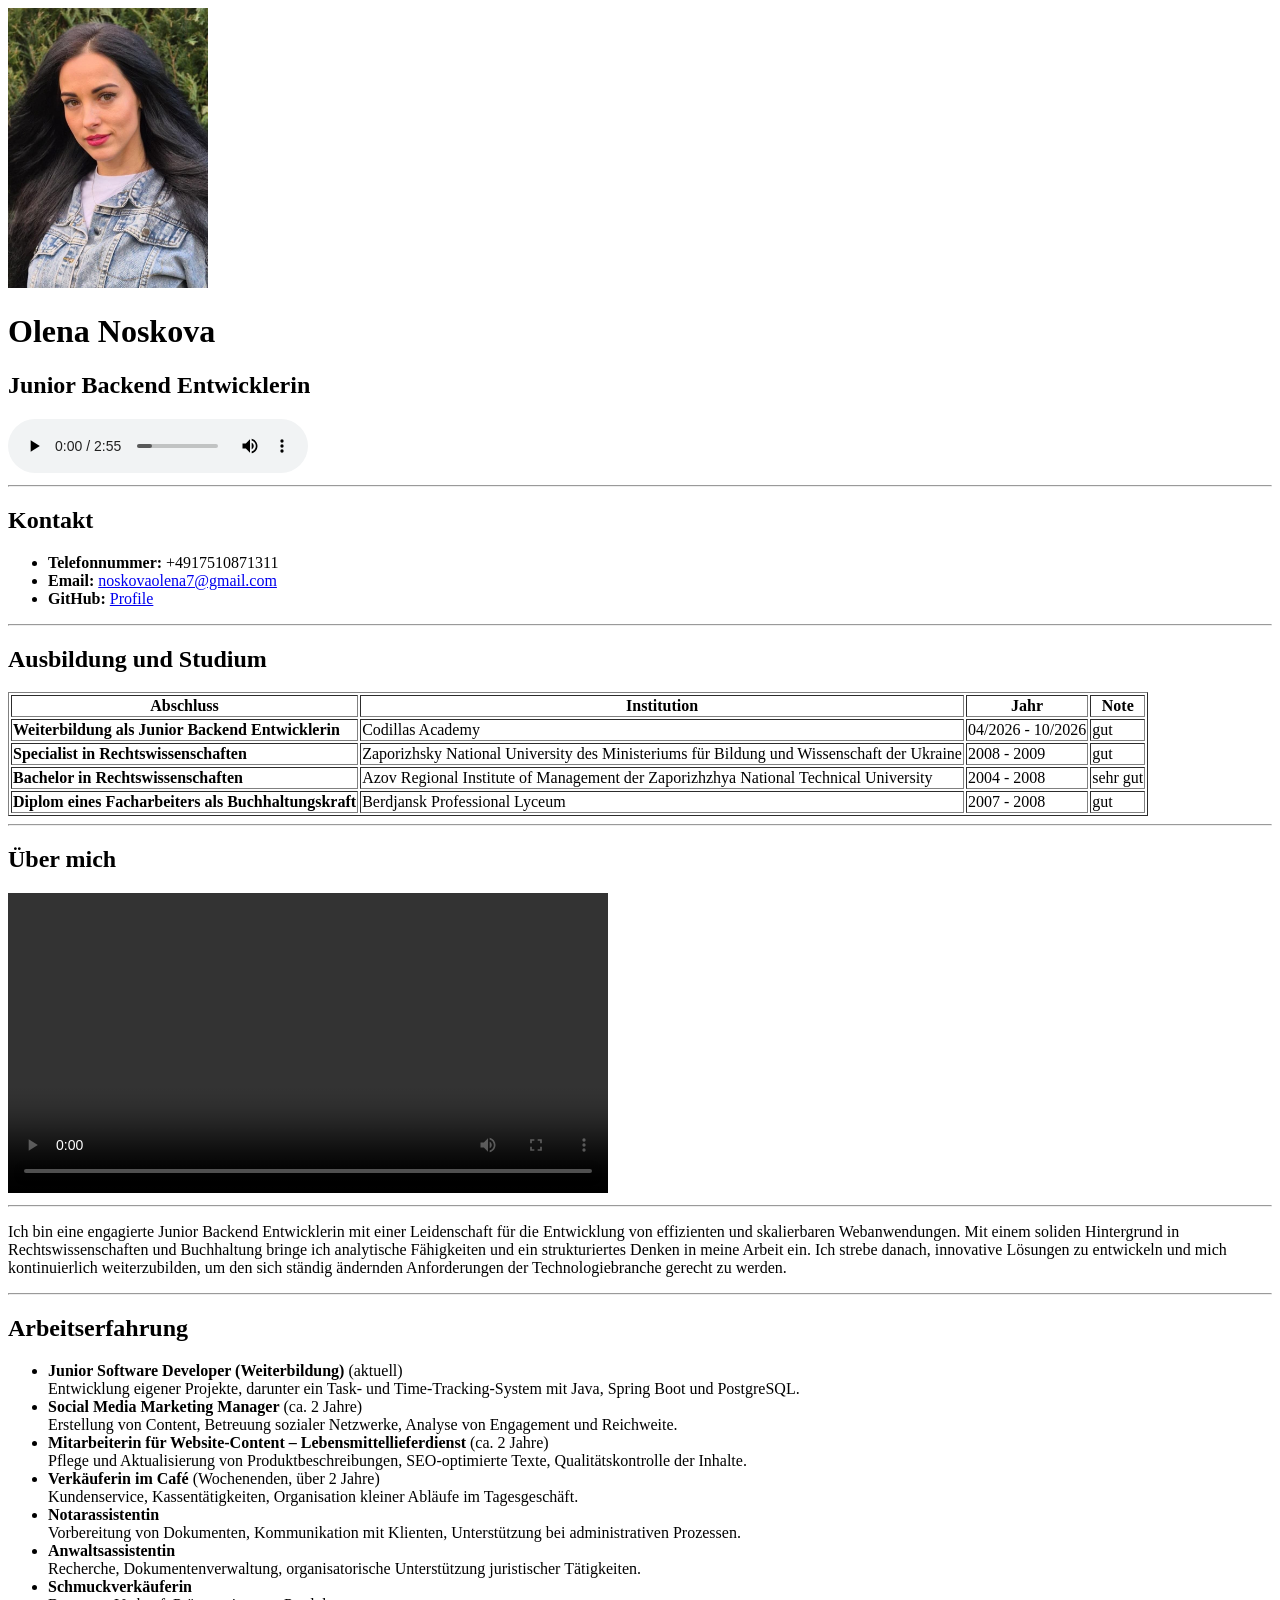
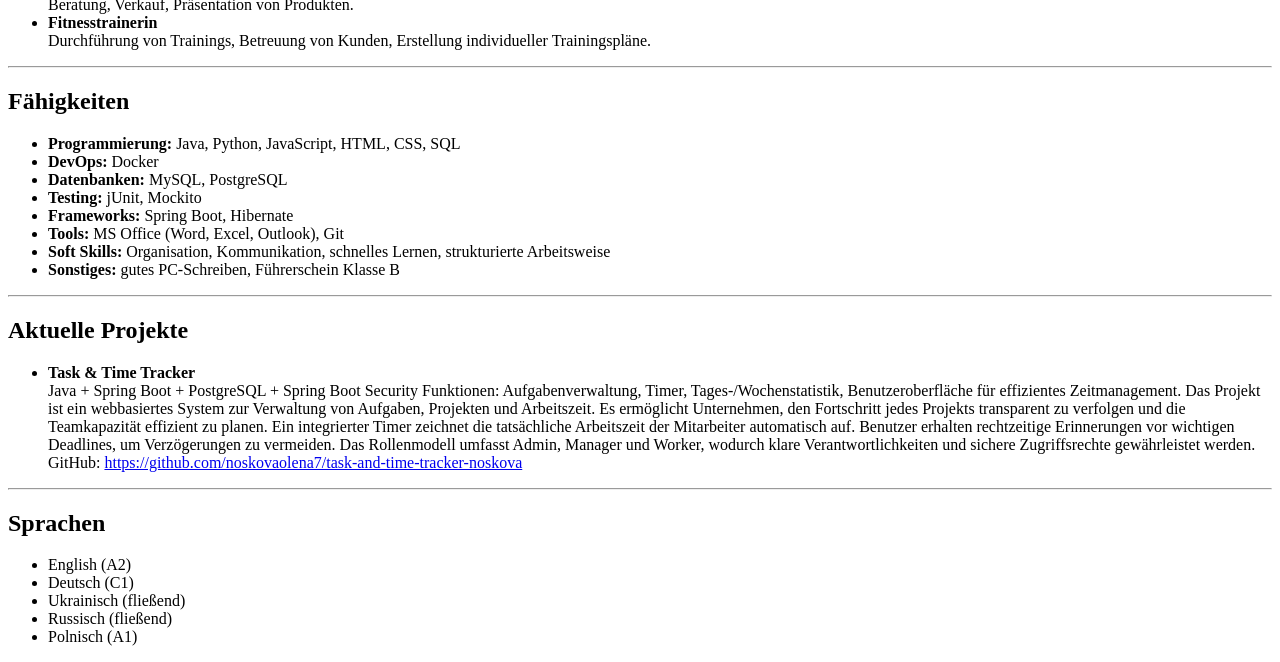
==== frontend/html2/index2.html @ b79d8482 "added: -List Elements ( -Table Elements -Image Element -Video Element -Audio Element -Anchor Element" ====
<!DOCTYPE html>
<html lang="en">
<head>
  <meta charset="UTF-8">
  <title>Olena Noskova</title>
</head>

<body>
<img src="olena-noskova.jpg" alt="Profile Image" width="200" height="280">
<h1>Olena Noskova</h1>

<h2>Junior Backend Entwicklerin</h2>

<audio controls>
  <source src="hillsong_i_know_you_love.mp3" type="audio/mpeg">
  Your browser does not support the audio element.
</audio>

<hr>

<h2>Kontakt</h2>
<ul>
  <li><b>Telefonnummer:</b> +4917510871311</li>
  <li><b>Email:</b> <a href="mailto:noskovaolena7@gmail.com">noskovaolena7@gmail.com</a></li>
  <li><b>GitHub:</b> <a href="https://github.com/noskovaolena7">Profile</a></li>
</ul>
<hr>

<h2>Ausbildung und Studium</h2>
<!--suppress HtmlDeprecatedAttribute -->
<table border="1">

  <tr>
    <th>Abschluss</th>
    <th>Institution</th>
    <th>Jahr</th>
    <th>Note</th>
  </tr>

  <tr>
    <td><b>Weiterbildung als Junior Backend Entwicklerin</b></td>
    <td>Codillas Academy</td>
    <td>04/2026 - 10/2026</td>
    <td>gut</td>
  </tr>

  <tr>
    <td><b>Specialist in Rechtswissenschaften</b></td>
    <td>Zaporizhsky National University des Ministeriums für Bildung und Wissenschaft der Ukraine</td>
    <td>2008 - 2009</td>
    <td>gut</td>
  </tr>

  <tr>
    <td><b>Bachelor in Rechtswissenschaften</b></td>
    <td>Azov Regional Institute of Management der Zaporizhzhya National Technical
      University</td>
    <td>2004 - 2008</td>
    <td>sehr gut</td>
  </tr>

  <tr>
    <td><b>Diplom eines Facharbeiters als Buchhaltungskraft</b></td>
    <td>Berdjansk Professional Lyceum</td>
    <td>2007 - 2008</td>
    <td>gut</td>
  </tr>

</table>
<hr>

<h2>Über mich</h2>

<video controls width="600">
  <source src="many cute kittens videos.mp4" type="video/mp4">
  Your browser does not support the video tag.
</video>
<hr>
<p>Ich bin eine engagierte Junior Backend Entwicklerin mit einer Leidenschaft für die Entwicklung von effizienten
  und skalierbaren Webanwendungen. Mit einem soliden Hintergrund in Rechtswissenschaften und
  Buchhaltung bringe ich analytische Fähigkeiten und ein strukturiertes Denken in meine Arbeit ein. Ich strebe danach,
  innovative Lösungen zu entwickeln und mich kontinuierlich weiterzubilden,
  um den sich ständig ändernden Anforderungen der Technologiebranche gerecht zu werden.</p>

<hr>

<h2>Arbeitserfahrung</h2>
<ul>
  <li>
    <b>Junior Software Developer (Weiterbildung)</b> (aktuell)<br>
    Entwicklung eigener Projekte, darunter ein Task- und Time-Tracking-System mit Java, Spring Boot und PostgreSQL.
  </li>
  <li>
    <b>Social Media Marketing Manager</b> (ca. 2 Jahre)<br>
    Erstellung von Content, Betreuung sozialer Netzwerke, Analyse von Engagement und Reichweite.
  </li>
  <li>
    <b>Mitarbeiterin für Website-Content – Lebensmittellieferdienst</b> (ca. 2 Jahre)<br>
    Pflege und Aktualisierung von Produktbeschreibungen, SEO-optimierte Texte, Qualitätskontrolle der Inhalte.
  </li>
  <li>
    <b>Verkäuferin im Café</b> (Wochenenden, über 2 Jahre)<br>
    Kundenservice, Kassentätigkeiten, Organisation kleiner Abläufe im Tagesgeschäft.
  </li>
  <li>
    <b>Notarassistentin</b><br>
    Vorbereitung von Dokumenten, Kommunikation mit Klienten, Unterstützung bei administrativen Prozessen.
  </li>
  <li>
    <b>Anwaltsassistentin</b><br>
    Recherche, Dokumentenverwaltung, organisatorische Unterstützung juristischer Tätigkeiten.
  </li>
  <li>
    <b>Schmuckverkäuferin</b><br>
    Beratung, Verkauf, Präsentation von Produkten.
  </li>
  <li>
    <b>Fitnesstrainerin</b><br>
    Durchführung von Trainings, Betreuung von Kunden, Erstellung individueller Trainingspläne.
  </li>
</ul>
<hr>

<h2>Fähigkeiten</h2>
<ul>
  <li><b>Programmierung:</b> Java, Python, JavaScript, HTML, CSS, SQL</li>
  <li><b>DevOps:</b> Docker</li>
  <li><b>Datenbanken:</b> MySQL, PostgreSQL</li>
  <li><b>Testing:</b> jUnit, Mockito</li>
  <li><b>Frameworks:</b> Spring Boot, Hibernate</li>
  <li><b>Tools:</b> MS Office (Word, Excel, Outlook), Git</li>
  <li><b>Soft Skills:</b> Organisation, Kommunikation, schnelles Lernen, strukturierte Arbeitsweise</li>
  <li><b>Sonstiges:</b> gutes PC-Schreiben, Führerschein Klasse B</li>
</ul>

<hr>

<h2>Aktuelle Projekte</h2>
<ul>
  <li>
    <b>Task & Time Tracker</b><br>
    Java + Spring Boot + PostgreSQL + Spring Boot Security
    Funktionen: Aufgabenverwaltung, Timer, Tages-/Wochenstatistik, Benutzeroberfläche für effizientes Zeitmanagement.
    Das Projekt ist ein webbasiertes System zur Verwaltung von Aufgaben, Projekten und Arbeitszeit.
    Es ermöglicht Unternehmen, den Fortschritt jedes Projekts transparent zu verfolgen und die Teamkapazität effizient
    zu planen. Ein integrierter Timer zeichnet die tatsächliche Arbeitszeit der Mitarbeiter automatisch auf.
    Benutzer erhalten rechtzeitige Erinnerungen vor wichtigen Deadlines, um Verzögerungen zu vermeiden.
    Das Rollenmodell umfasst Admin, Manager und Worker, wodurch klare Verantwortlichkeiten und sichere
    Zugriffsrechte gewährleistet werden.
    GitHub: <a href="https://github.com/noskovaolena7/task-and-time-tracker-noskova" target="_blank">
    https://github.com/noskovaolena7/task-and-time-tracker-noskova</a>
  </li>
</ul>
<hr>

<h2>Sprachen</h2>
<ul>
  <li>English (A2)</li>
  <li>Deutsch (C1)</li>
  <li>Ukrainisch (fließend)</li>
  <li>Russisch (fließend)</li>
  <li>Polnisch (A1)</li>
</ul>

</body>
</html>
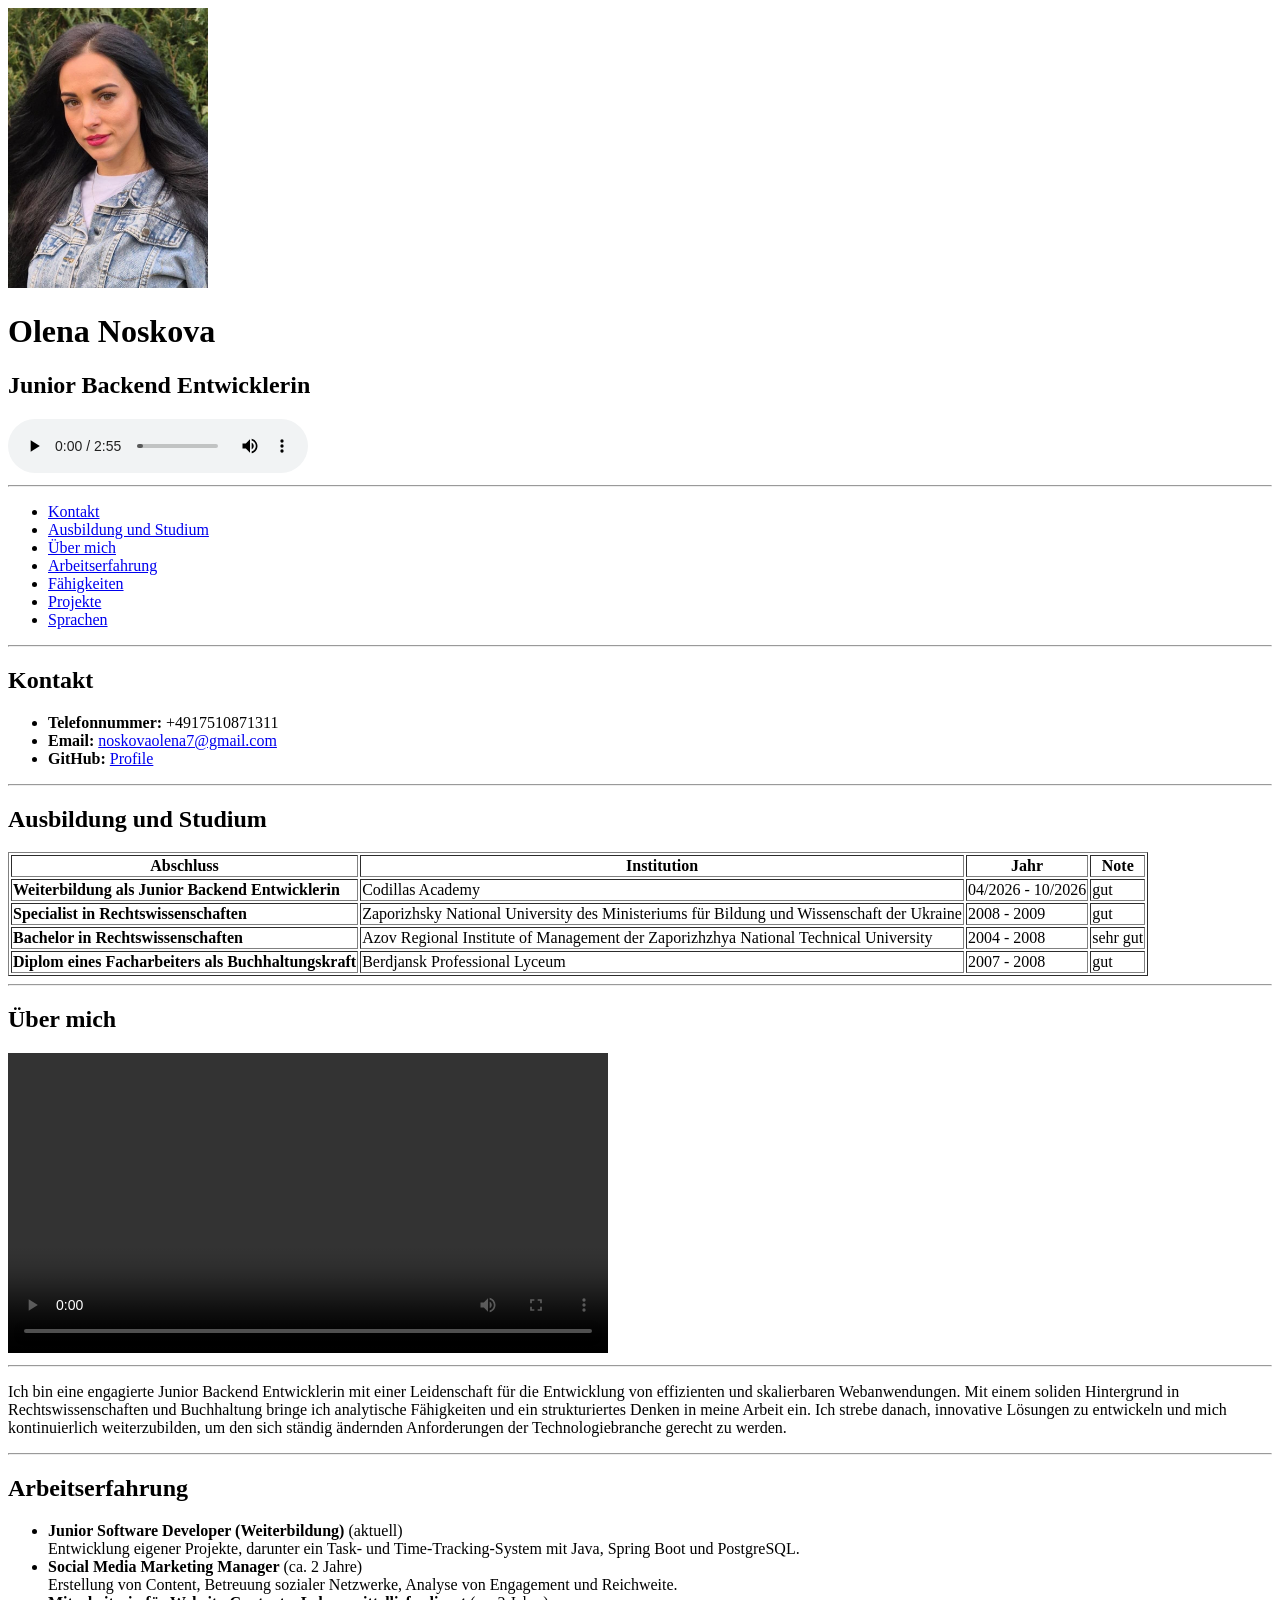
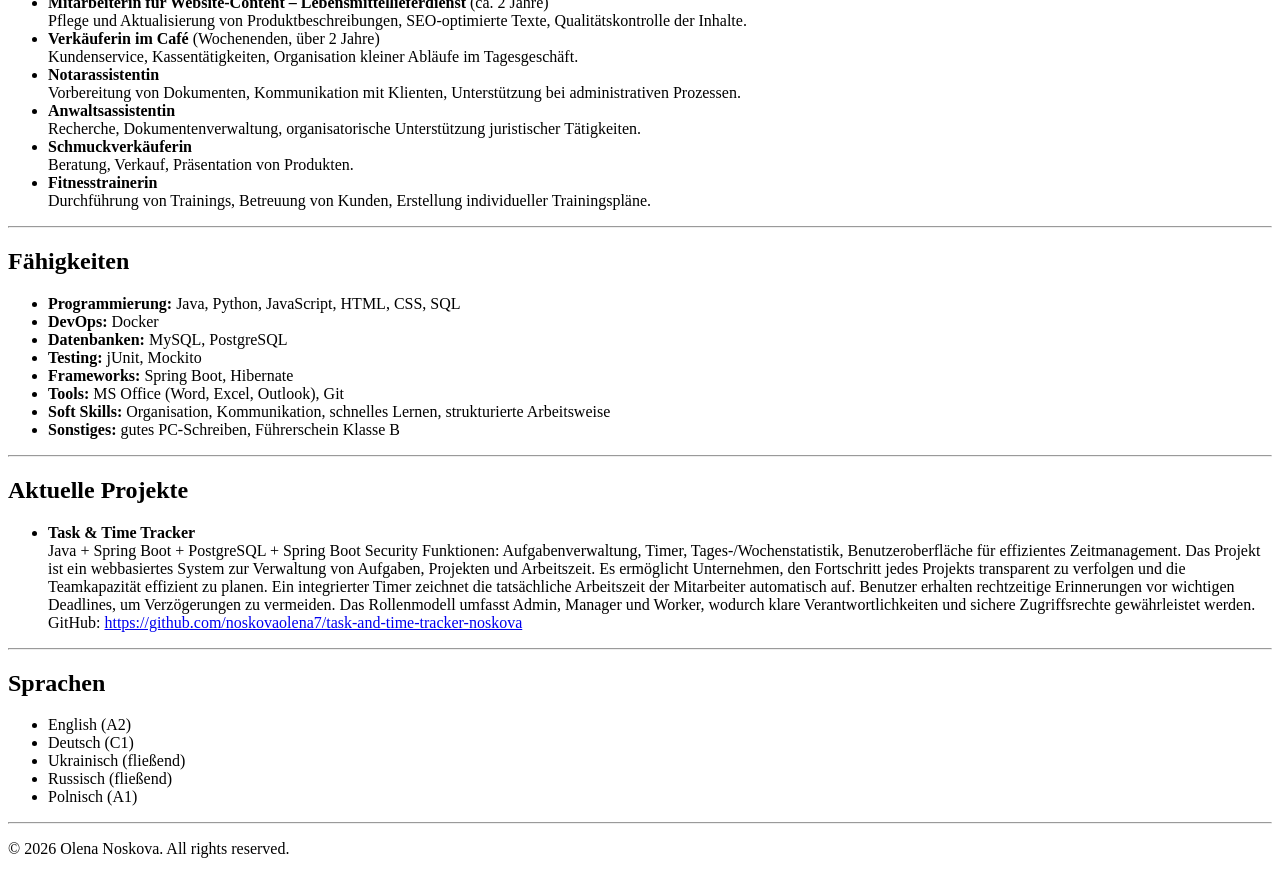
==== commit 60d701dd: "- Add semantic, viewport and favicon HTML elements to my CV. - completed the registration form" ====
--- a/frontend/html2/index2.html
+++ b/frontend/html2/index2.html
@@ -3,6 +3,7 @@
 <head>
   <meta charset="UTF-8">
   <title>Olena Noskova</title>
+  <link rel="icon" type="image/x-icon" href="favicon-32x32.png">
 </head>
 
 <body>
@@ -18,14 +19,33 @@
 
 <hr>
 
+<nav>
+  <ul>
+    <li><a href="#kontakt">Kontakt</a></li>
+    <li><a href="#ausbildung">Ausbildung und Studium</a></li>
+    <li><a href="#über-mich">Über mich</a></li>
+    <li><a href="#erfahrung">Arbeitserfahrung</a></li>
+    <li><a href="#fähigkeiten">Fähigkeiten</a></li>
+    <li><a href="#projekte">Projekte</a></li>
+    <li><a href="#sprachen">Sprachen</a></li>
+  </ul>
+</nav>
+
+<hr>
+
+<main>
+  <section id="kontakt">
 <h2>Kontakt</h2>
 <ul>
   <li><b>Telefonnummer:</b> +4917510871311</li>
   <li><b>Email:</b> <a href="mailto:noskovaolena7@gmail.com">noskovaolena7@gmail.com</a></li>
   <li><b>GitHub:</b> <a href="https://github.com/noskovaolena7">Profile</a></li>
 </ul>
-<hr>
-
+  </section>
+
+<hr>
+
+  <section id="ausbildung">
 <h2>Ausbildung und Studium</h2>
 <!--suppress HtmlDeprecatedAttribute -->
 <table border="1">
@@ -67,8 +87,10 @@
   </tr>
 
 </table>
-<hr>
-
+    </section>
+
+<hr>
+  <section id="über-mich">
 <h2>Über mich</h2>
 
 <video controls width="600">
@@ -81,9 +103,11 @@
   Buchhaltung bringe ich analytische Fähigkeiten und ein strukturiertes Denken in meine Arbeit ein. Ich strebe danach,
   innovative Lösungen zu entwickeln und mich kontinuierlich weiterzubilden,
   um den sich ständig ändernden Anforderungen der Technologiebranche gerecht zu werden.</p>
-
-<hr>
-
+    </section>
+
+<hr>
+
+  <section id="erfahrung">
 <h2>Arbeitserfahrung</h2>
 <ul>
   <li>
@@ -119,8 +143,9 @@
     Durchführung von Trainings, Betreuung von Kunden, Erstellung individueller Trainingspläne.
   </li>
 </ul>
-<hr>
-
+    </section>
+<hr>
+  <section id="fähigkeiten">
 <h2>Fähigkeiten</h2>
 <ul>
   <li><b>Programmierung:</b> Java, Python, JavaScript, HTML, CSS, SQL</li>
@@ -132,9 +157,10 @@
   <li><b>Soft Skills:</b> Organisation, Kommunikation, schnelles Lernen, strukturierte Arbeitsweise</li>
   <li><b>Sonstiges:</b> gutes PC-Schreiben, Führerschein Klasse B</li>
 </ul>
-
-<hr>
-
+    </section>
+
+<hr>
+  <section id="projekte">
 <h2>Aktuelle Projekte</h2>
 <ul>
   <li>
@@ -151,8 +177,12 @@
     https://github.com/noskovaolena7/task-and-time-tracker-noskova</a>
   </li>
 </ul>
-<hr>
-
+
+    </section>
+
+<hr>
+
+  <section id="sprachen">
 <h2>Sprachen</h2>
 <ul>
   <li>English (A2)</li>
@@ -162,5 +192,13 @@
   <li>Polnisch (A1)</li>
 </ul>
 
+    </section>
+
+</main>
+<hr>
+
+<footer>
+  <p>&copy; 2026 Olena Noskova. All rights reserved.</p>
+</footer>
 </body>
 </html>
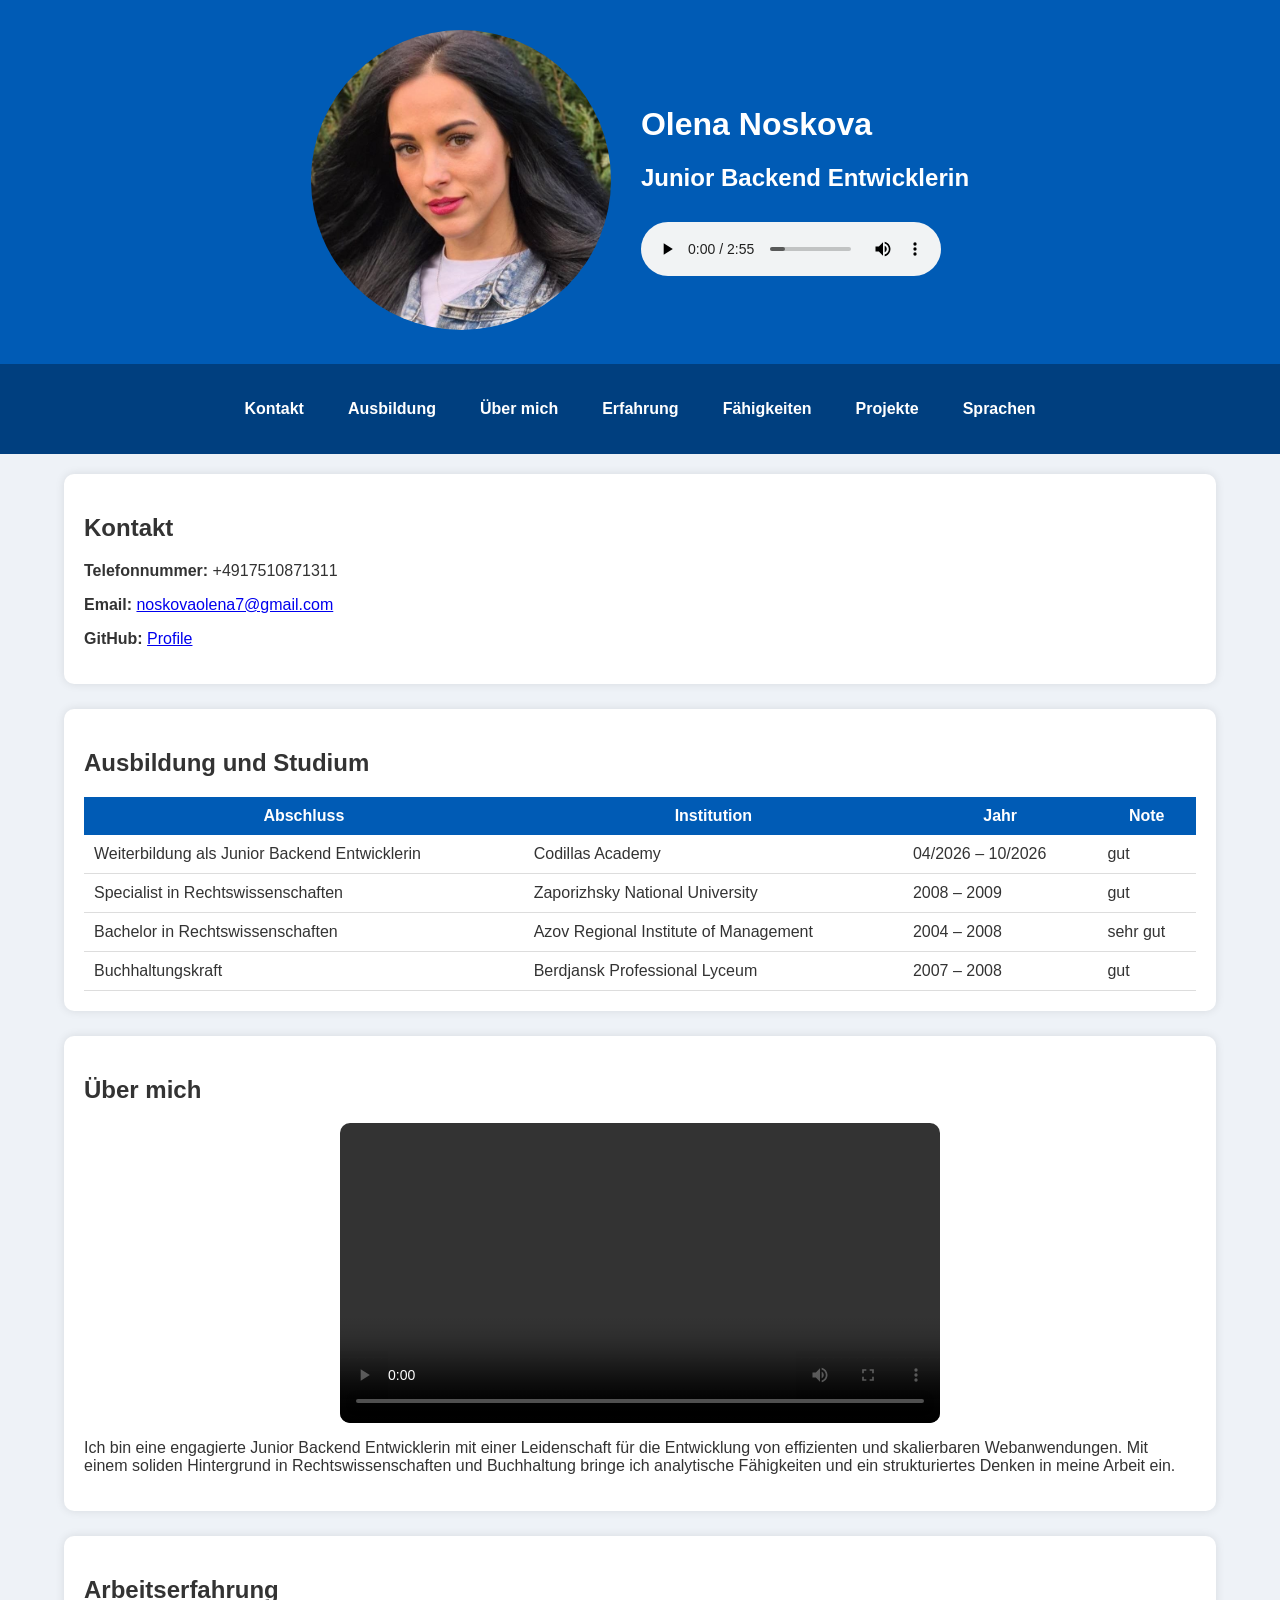
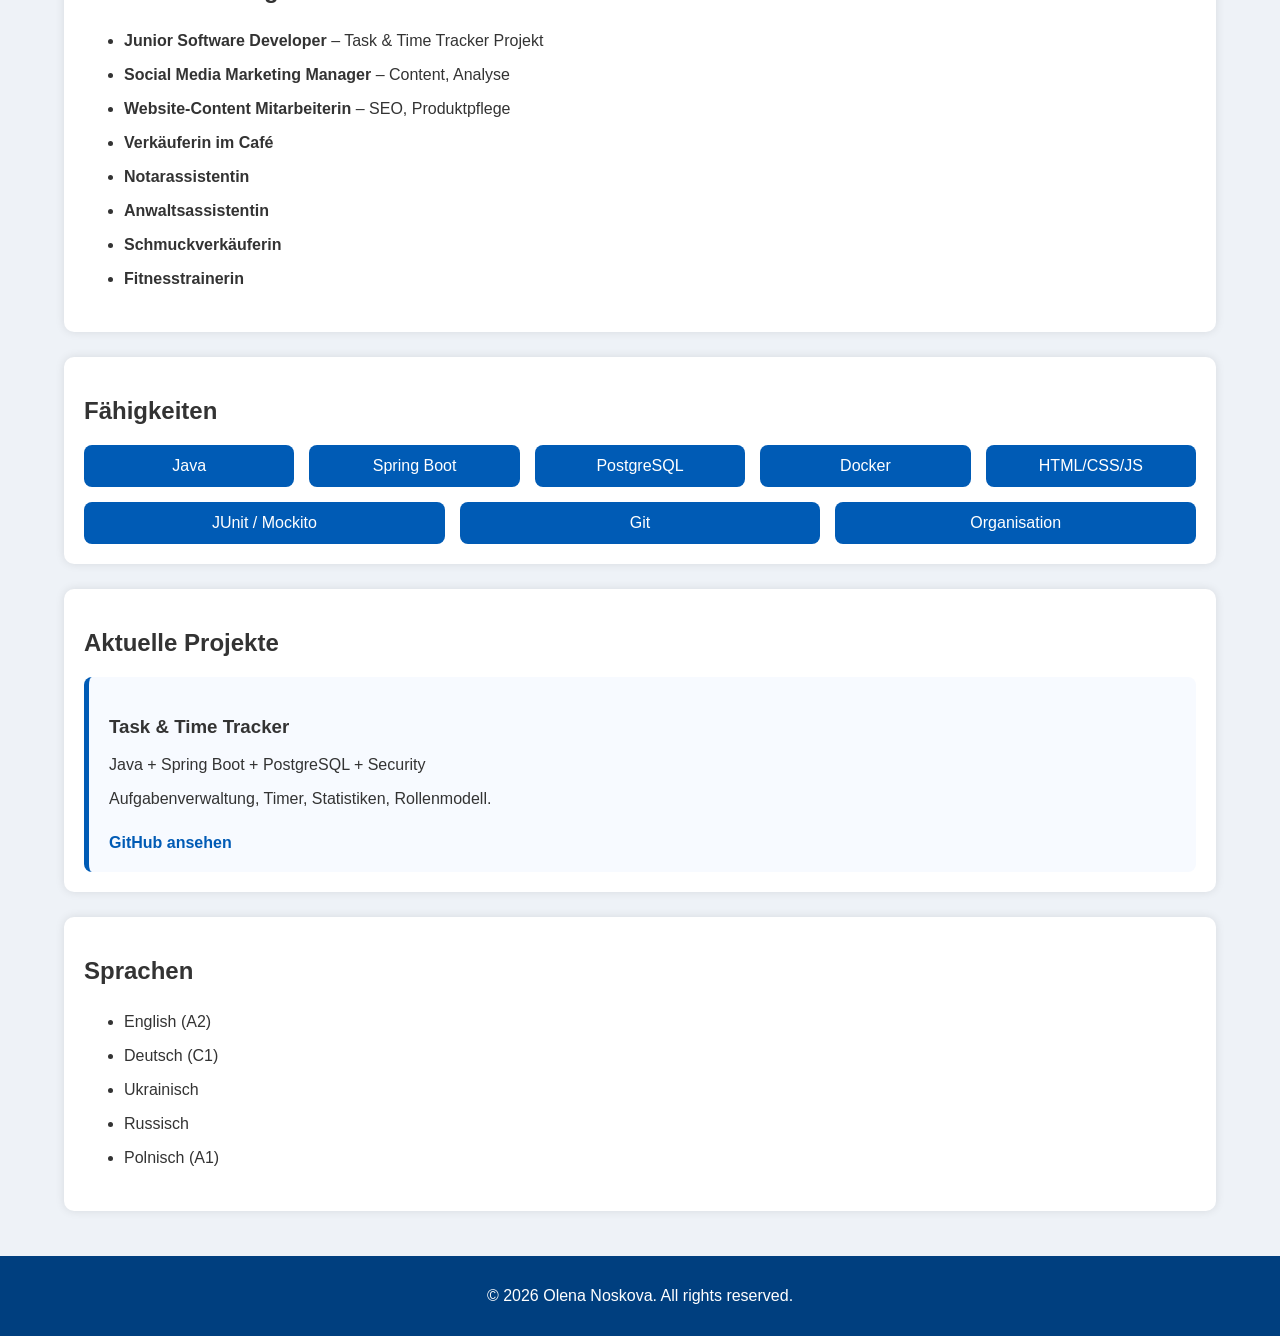
==== commit 9f767f98: "- redesigned my CV using responsive design with Flexbox layout and media queries, and also added hov" ====
--- a/frontend/html2/index2.html
+++ b/frontend/html2/index2.html
@@ -1,204 +1,184 @@
 <!DOCTYPE html>
-<html lang="en">
+<html lang="de">
 <head>
   <meta charset="UTF-8">
-  <title>Olena Noskova</title>
+  <title>Olena Noskova – CV</title>
+  <link rel="stylesheet" href="css/style.css">
   <link rel="icon" type="image/x-icon" href="favicon-32x32.png">
 </head>
 
 <body>
-<img src="olena-noskova.jpg" alt="Profile Image" width="200" height="280">
-<h1>Olena Noskova</h1>
 
-<h2>Junior Backend Entwicklerin</h2>
+<header class="header">
+  <div class="header-left">
+    <img src="olena-noskova.jpg" class="round-photo">
+  </div>
 
-<audio controls>
-  <source src="hillsong_i_know_you_love.mp3" type="audio/mpeg">
-  Your browser does not support the audio element.
-</audio>
+  <div class="header-right">
+    <h1>Olena Noskova</h1>
+    <h2>Junior Backend Entwicklerin</h2>
 
-<hr>
+    <audio controls class="audio-player">
+      <source src="hillsong_i_know_you_love.mp3" type="audio/mpeg">
+      Your browser does not support the audio element.
+    </audio>
+  </div>
+</header>
 
-<nav>
-  <ul>
-    <li><a href="#kontakt">Kontakt</a></li>
-    <li><a href="#ausbildung">Ausbildung und Studium</a></li>
-    <li><a href="#über-mich">Über mich</a></li>
-    <li><a href="#erfahrung">Arbeitserfahrung</a></li>
-    <li><a href="#fähigkeiten">Fähigkeiten</a></li>
-    <li><a href="#projekte">Projekte</a></li>
-    <li><a href="#sprachen">Sprachen</a></li>
-  </ul>
+<nav class="navigation">
+  <nav class="navigation">
+    <ul class="nav-list">
+      <li><a href="#kontakt">Kontakt</a></li>
+      <li><a href="#ausbildung">Ausbildung</a></li>
+      <li><a href="#über-mich">Über mich</a></li>
+      <li><a href="#erfahrung">Erfahrung</a></li>
+      <li><a href="#fähigkeiten">Fähigkeiten</a></li>
+      <li><a href="#projekte">Projekte</a></li>
+      <li><a href="#sprachen">Sprachen</a></li>
+    </ul>
+  </nav>
+
 </nav>
 
-<hr>
+<main class="main">
 
-<main>
-  <section id="kontakt">
-<h2>Kontakt</h2>
-<ul>
-  <li><b>Telefonnummer:</b> +4917510871311</li>
-  <li><b>Email:</b> <a href="mailto:noskovaolena7@gmail.com">noskovaolena7@gmail.com</a></li>
-  <li><b>GitHub:</b> <a href="https://github.com/noskovaolena7">Profile</a></li>
-</ul>
+  <!-- Kontakt -->
+  <section id="kontakt" class="section">
+    <h2>Kontakt</h2>
+    <div class="flex-row">
+      <p><b>Telefonnummer:</b> +4917510871311</p>
+      <p><b>Email:</b> <a href="mailto:noskovaolena7@gmail.com">noskovaolena7@gmail.com</a></p>
+      <p><b>GitHub:</b> <a href="https://github.com/noskovaolena7" target="_blank">Profile</a></p>
+    </div>
   </section>
 
-<hr>
+  <!-- Ausbildung -->
+  <section id="ausbildung" class="section">
+    <h2>Ausbildung und Studium</h2>
 
-  <section id="ausbildung">
-<h2>Ausbildung und Studium</h2>
-<!--suppress HtmlDeprecatedAttribute -->
-<table border="1">
+    <div class="table-wrapper">
+      <table class="styled-table">
+        <thead>
+        <tr>
+          <th>Abschluss</th>
+          <th>Institution</th>
+          <th>Jahr</th>
+          <th>Note</th>
+        </tr>
+        </thead>
 
-  <tr>
-    <th>Abschluss</th>
-    <th>Institution</th>
-    <th>Jahr</th>
-    <th>Note</th>
-  </tr>
+        <tbody>
+        <tr>
+          <td>Weiterbildung als Junior Backend Entwicklerin</td>
+          <td>Codillas Academy</td>
+          <td>04/2026 – 10/2026</td>
+          <td>gut</td>
+        </tr>
 
-  <tr>
-    <td><b>Weiterbildung als Junior Backend Entwicklerin</b></td>
-    <td>Codillas Academy</td>
-    <td>04/2026 - 10/2026</td>
-    <td>gut</td>
-  </tr>
+        <tr>
+          <td>Specialist in Rechtswissenschaften</td>
+          <td>Zaporizhsky National University</td>
+          <td>2008 – 2009</td>
+          <td>gut</td>
+        </tr>
 
-  <tr>
-    <td><b>Specialist in Rechtswissenschaften</b></td>
-    <td>Zaporizhsky National University des Ministeriums für Bildung und Wissenschaft der Ukraine</td>
-    <td>2008 - 2009</td>
-    <td>gut</td>
-  </tr>
+        <tr>
+          <td>Bachelor in Rechtswissenschaften</td>
+          <td>Azov Regional Institute of Management</td>
+          <td>2004 – 2008</td>
+          <td>sehr gut</td>
+        </tr>
 
-  <tr>
-    <td><b>Bachelor in Rechtswissenschaften</b></td>
-    <td>Azov Regional Institute of Management der Zaporizhzhya National Technical
-      University</td>
-    <td>2004 - 2008</td>
-    <td>sehr gut</td>
-  </tr>
+        <tr>
+          <td>Buchhaltungskraft</td>
+          <td>Berdjansk Professional Lyceum</td>
+          <td>2007 – 2008</td>
+          <td>gut</td>
+        </tr>
+        </tbody>
+      </table>
+    </div>
+  </section>
 
-  <tr>
-    <td><b>Diplom eines Facharbeiters als Buchhaltungskraft</b></td>
-    <td>Berdjansk Professional Lyceum</td>
-    <td>2007 - 2008</td>
-    <td>gut</td>
-  </tr>
+  <!-- Über mich -->
+  <section id="über-mich" class="section">
+    <h2>Über mich</h2>
 
-</table>
-    </section>
+    <video controls class="video">
+      <source src="many cute kittens videos.mp4" type="video/mp4">
+    </video>
 
-<hr>
-  <section id="über-mich">
-<h2>Über mich</h2>
+    <p>
+      Ich bin eine engagierte Junior Backend Entwicklerin mit einer Leidenschaft für die Entwicklung von effizienten
+      und skalierbaren Webanwendungen. Mit einem soliden Hintergrund in Rechtswissenschaften und Buchhaltung bringe ich
+      analytische Fähigkeiten und ein strukturiertes Denken in meine Arbeit ein.
+    </p>
+  </section>
 
-<video controls width="600">
-  <source src="many cute kittens videos.mp4" type="video/mp4">
-  Your browser does not support the video tag.
-</video>
-<hr>
-<p>Ich bin eine engagierte Junior Backend Entwicklerin mit einer Leidenschaft für die Entwicklung von effizienten
-  und skalierbaren Webanwendungen. Mit einem soliden Hintergrund in Rechtswissenschaften und
-  Buchhaltung bringe ich analytische Fähigkeiten und ein strukturiertes Denken in meine Arbeit ein. Ich strebe danach,
-  innovative Lösungen zu entwickeln und mich kontinuierlich weiterzubilden,
-  um den sich ständig ändernden Anforderungen der Technologiebranche gerecht zu werden.</p>
-    </section>
+  <!-- Erfahrung -->
+  <section id="erfahrung" class="section">
+    <h2>Arbeitserfahrung</h2>
 
-<hr>
+    <ul class="hover-list">
+      <li><b>Junior Software Developer</b> – Task & Time Tracker Projekt</li>
+      <li><b>Social Media Marketing Manager</b> – Content, Analyse</li>
+      <li><b>Website-Content Mitarbeiterin</b> – SEO, Produktpflege</li>
+      <li><b>Verkäuferin im Café</b></li>
+      <li><b>Notarassistentin</b></li>
+      <li><b>Anwaltsassistentin</b></li>
+      <li><b>Schmuckverkäuferin</b></li>
+      <li><b>Fitnesstrainerin</b></li>
+    </ul>
+  </section>
 
-  <section id="erfahrung">
-<h2>Arbeitserfahrung</h2>
-<ul>
-  <li>
-    <b>Junior Software Developer (Weiterbildung)</b> (aktuell)<br>
-    Entwicklung eigener Projekte, darunter ein Task- und Time-Tracking-System mit Java, Spring Boot und PostgreSQL.
-  </li>
-  <li>
-    <b>Social Media Marketing Manager</b> (ca. 2 Jahre)<br>
-    Erstellung von Content, Betreuung sozialer Netzwerke, Analyse von Engagement und Reichweite.
-  </li>
-  <li>
-    <b>Mitarbeiterin für Website-Content – Lebensmittellieferdienst</b> (ca. 2 Jahre)<br>
-    Pflege und Aktualisierung von Produktbeschreibungen, SEO-optimierte Texte, Qualitätskontrolle der Inhalte.
-  </li>
-  <li>
-    <b>Verkäuferin im Café</b> (Wochenenden, über 2 Jahre)<br>
-    Kundenservice, Kassentätigkeiten, Organisation kleiner Abläufe im Tagesgeschäft.
-  </li>
-  <li>
-    <b>Notarassistentin</b><br>
-    Vorbereitung von Dokumenten, Kommunikation mit Klienten, Unterstützung bei administrativen Prozessen.
-  </li>
-  <li>
-    <b>Anwaltsassistentin</b><br>
-    Recherche, Dokumentenverwaltung, organisatorische Unterstützung juristischer Tätigkeiten.
-  </li>
-  <li>
-    <b>Schmuckverkäuferin</b><br>
-    Beratung, Verkauf, Präsentation von Produkten.
-  </li>
-  <li>
-    <b>Fitnesstrainerin</b><br>
-    Durchführung von Trainings, Betreuung von Kunden, Erstellung individueller Trainingspläne.
-  </li>
-</ul>
-    </section>
-<hr>
-  <section id="fähigkeiten">
-<h2>Fähigkeiten</h2>
-<ul>
-  <li><b>Programmierung:</b> Java, Python, JavaScript, HTML, CSS, SQL</li>
-  <li><b>DevOps:</b> Docker</li>
-  <li><b>Datenbanken:</b> MySQL, PostgreSQL</li>
-  <li><b>Testing:</b> jUnit, Mockito</li>
-  <li><b>Frameworks:</b> Spring Boot, Hibernate</li>
-  <li><b>Tools:</b> MS Office (Word, Excel, Outlook), Git</li>
-  <li><b>Soft Skills:</b> Organisation, Kommunikation, schnelles Lernen, strukturierte Arbeitsweise</li>
-  <li><b>Sonstiges:</b> gutes PC-Schreiben, Führerschein Klasse B</li>
-</ul>
-    </section>
+  <!-- Fähigkeiten -->
+  <section id="fähigkeiten" class="section">
+    <h2>Fähigkeiten</h2>
 
-<hr>
-  <section id="projekte">
-<h2>Aktuelle Projekte</h2>
-<ul>
-  <li>
-    <b>Task & Time Tracker</b><br>
-    Java + Spring Boot + PostgreSQL + Spring Boot Security
-    Funktionen: Aufgabenverwaltung, Timer, Tages-/Wochenstatistik, Benutzeroberfläche für effizientes Zeitmanagement.
-    Das Projekt ist ein webbasiertes System zur Verwaltung von Aufgaben, Projekten und Arbeitszeit.
-    Es ermöglicht Unternehmen, den Fortschritt jedes Projekts transparent zu verfolgen und die Teamkapazität effizient
-    zu planen. Ein integrierter Timer zeichnet die tatsächliche Arbeitszeit der Mitarbeiter automatisch auf.
-    Benutzer erhalten rechtzeitige Erinnerungen vor wichtigen Deadlines, um Verzögerungen zu vermeiden.
-    Das Rollenmodell umfasst Admin, Manager und Worker, wodurch klare Verantwortlichkeiten und sichere
-    Zugriffsrechte gewährleistet werden.
-    GitHub: <a href="https://github.com/noskovaolena7/task-and-time-tracker-noskova" target="_blank">
-    https://github.com/noskovaolena7/task-and-time-tracker-noskova</a>
-  </li>
-</ul>
+    <div class="skills-grid">
+      <div class="skill-card">Java</div>
+      <div class="skill-card">Spring Boot</div>
+      <div class="skill-card">PostgreSQL</div>
+      <div class="skill-card">Docker</div>
+      <div class="skill-card">HTML/CSS/JS</div>
+      <div class="skill-card">JUnit / Mockito</div>
+      <div class="skill-card">Git</div>
+      <div class="skill-card">Organisation</div>
+    </div>
+  </section>
 
-    </section>
+  <!-- Projekte -->
+  <section id="projekte" class="section">
+    <h2>Aktuelle Projekte</h2>
 
-<hr>
+    <div class="project-card">
+      <h3>Task & Time Tracker</h3>
+      <p>Java + Spring Boot + PostgreSQL + Security</p>
+      <p>Aufgabenverwaltung, Timer, Statistiken, Rollenmodell.</p>
+      <a href="https://github.com/noskovaolena7/task-and-time-tracker-noskova" target="_blank" class="project-link">
+        GitHub ansehen
+      </a>
+    </div>
+  </section>
 
-  <section id="sprachen">
-<h2>Sprachen</h2>
-<ul>
-  <li>English (A2)</li>
-  <li>Deutsch (C1)</li>
-  <li>Ukrainisch (fließend)</li>
-  <li>Russisch (fließend)</li>
-  <li>Polnisch (A1)</li>
-</ul>
+  <!-- Sprachen -->
+  <section id="sprachen" class="section">
+    <h2>Sprachen</h2>
 
-    </section>
+    <ul class="hover-list">
+      <li>English (A2)</li>
+      <li>Deutsch (C1)</li>
+      <li>Ukrainisch</li>
+      <li>Russisch</li>
+      <li>Polnisch (A1)</li>
+    </ul>
+  </section>
 
 </main>
-<hr>
 
-<footer>
+<footer class="footer">
   <p>&copy; 2026 Olena Noskova. All rights reserved.</p>
 </footer>
+
 </body>
 </html>
--- a/frontend/html2/css/style.css
+++ b/frontend/html2/css/style.css
@@ -0,0 +1,197 @@
+/* GLOBAL */
+body {
+    margin: 0;
+    font-family: Arial, sans-serif;
+    background: #eef2f7;
+    color: #333;
+}
+
+/* HEADER */
+.header {
+    display: flex;
+    justify-content: center;
+    align-items: center;
+    gap: 30px;
+    padding: 30px;
+    background: #005bb5;
+    color: white;
+    flex-wrap: wrap;
+}
+
+.round-photo {
+    width: 300px;
+    height: 300px;
+    border-radius: 50%;
+    object-fit: cover;
+    object-position: center 20%;
+}
+
+
+
+.audio-player {
+    margin-top: 10px;
+}
+
+/* NAVIGATION */
+.navigation {
+    background: #003f7f;
+    padding: 10px 0;
+}
+
+.nav-list {
+    display: flex;
+    justify-content: center;
+    gap: 20px;
+    list-style: none;
+    padding: 0;
+}
+
+.nav-list a {
+    color: white;
+    text-decoration: none;
+    font-weight: bold;
+    padding: 8px 12px;
+    transition: background .3s, color .3s;
+}
+
+.nav-list a:hover {
+    background: white;
+    color: #003f7f;
+    border-radius: 5px;
+}
+
+/* MAIN */
+.main {
+    width: 90%;
+    margin: auto;
+    padding: 20px 0;
+}
+
+.section {
+    background: white;
+    padding: 20px;
+    margin-bottom: 25px;
+    border-radius: 10px;
+    box-shadow: 0 0 10px rgba(0,0,0,0.1);
+}
+
+.section-item:hover {
+    cursor: pointer;
+}
+a:hover {
+    cursor: pointer;
+}
+
+/* TABLE */
+.table-wrapper {
+    overflow-x: auto;
+}
+
+.styled-table {
+    width: 100%;
+    border-collapse: collapse;
+}
+
+.styled-table th {
+    background: #005bb5;
+    color: white;
+    padding: 10px;
+}
+
+.styled-table td {
+    padding: 10px;
+    border-bottom: 1px solid #ddd;
+}
+
+.styled-table tr:hover {
+    background: #f0f6ff;
+}
+
+/* VIDEO */
+.video {
+    width: 100%;
+    max-width: 600px;
+    border-radius: 10px;
+    display: block;
+    margin: 10px auto;
+}
+
+/* LIST WITH HOVER */
+.hover-list li {
+    padding: 8px 0;
+    transition: color .3s, transform .3s;
+}
+
+.hover-list li:hover {
+    color: #005bb5;
+    transform: translateX(5px);
+}
+
+/* SKILLS GRID */
+.skills-grid {
+    display: flex;
+    flex-wrap: wrap;
+    gap: 15px;
+}
+
+.skill-card {
+    background: #005bb5;
+    color: white;
+    padding: 12px 18px;
+    border-radius: 8px;
+    flex: 1 1 150px;
+    text-align: center;
+    transition: background .3s, transform .3s;
+}
+
+.skill-card:hover {
+    background: #003f7f;
+    transform: scale(1.05);
+}
+
+/* PROJECT CARD */
+.project-card {
+    background: #f7faff;
+    padding: 20px;
+    border-left: 5px solid #005bb5;
+    border-radius: 8px;
+}
+
+.project-link {
+    display: inline-block;
+    margin-top: 10px;
+    color: #005bb5;
+    font-weight: bold;
+    text-decoration: none;
+    transition: color .3s;
+}
+
+.project-link:hover {
+    color: #003f7f;
+}
+
+
+/* FOOTER */
+.footer {
+    text-align: center;
+    padding: 15px;
+    background: #003f7f;
+    color: white;
+}
+
+/* RESPONSIVE */
+@media (max-width: 800px) {
+    .header {
+        flex-direction: column;
+        text-align: center;
+    }
+
+    .nav-list {
+        flex-direction: column;
+        gap: 10px;
+    }
+
+    .skills-grid {
+        justify-content: center;
+    }
+}
